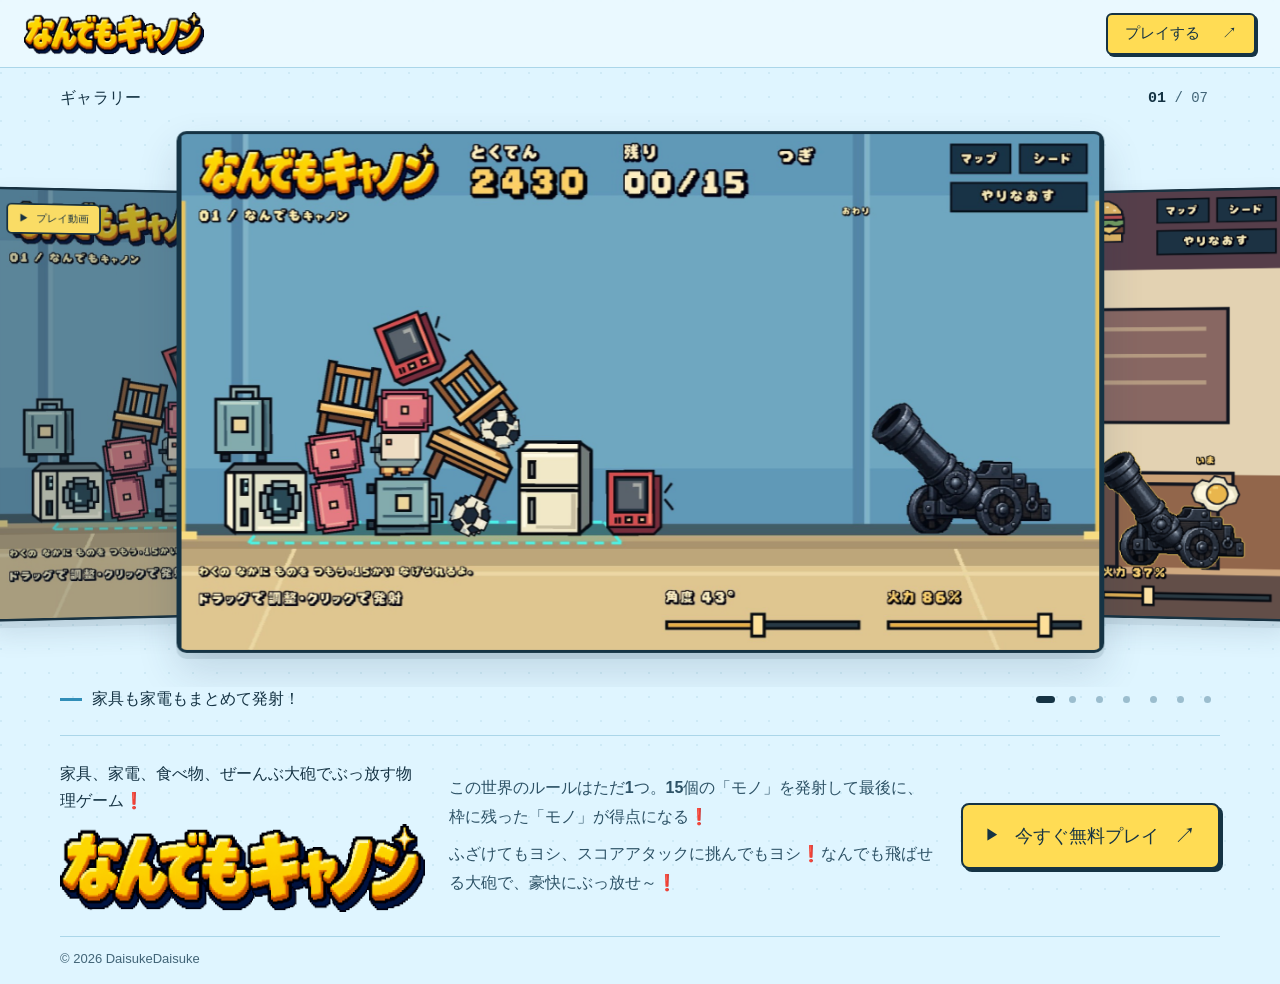
==== public/nandemo-cannon/index.html @ 43664f87 "nanndemo" ====
<!doctype html>
<html lang="ja">
<head>
  <meta charset="utf-8">
  <meta name="viewport" content="width=device-width, initial-scale=1, viewport-fit=cover">
  <meta name="theme-color" content="#dff5ff">
  <title>なんでもキャノン｜家具も食べ物もぶっ放す物理ゲーム</title>
  <meta name="description" content="家具、家電、食べ物、ぜーんぶ大砲でぶっ放す物理ゲーム『なんでもキャノン』！15個のモノを発射して、最後に枠に残ったモノが得点に。ふざけてもヨシ、スコアアタックに挑んでもヨシ！ブラウザで今すぐプレイ。">
  <meta name="keywords" content="なんでもキャノン,物理ゲーム,ブラウザゲーム,無料ゲーム,大砲,物理演算,スコアアタック,家具,家電,食べ物,Qiita,クソアプリ">
  <meta name="author" content="RabbitDaisuke">
  <link rel="canonical" href="https://rabbitdaisuke.github.io/blog/nandemo-cannon/">
  <meta property="og:type" content="website">
  <meta property="og:title" content="なんでもキャノン｜家具も食べ物もぶっ放す物理ゲーム">
  <meta property="og:description" content="15個の「モノ」を発射して、最後に枠に残った「モノ」が得点になる！ふざけてもヨシ、スコアアタックに挑んでもヨシ。なんでも飛ばせる大砲で、豪快にぶっ放せ～！">
  <meta property="og:url" content="https://rabbitdaisuke.github.io/blog/nandemo-cannon/">
  <meta property="og:site_name" content="なんでもキャノン">
  <meta property="og:locale" content="ja_JP">
  <meta property="og:image" content="https://rabbitdaisuke.github.io/blog/nandemo-cannon/assets/nandemo-cannon-2430.jpg">
  <meta property="og:image:width" content="2048">
  <meta property="og:image:height" content="1152">
  <meta property="og:image:alt" content="なんでもキャノンで家具や家電を大砲で飛ばして積み上げたゲーム画面">
  <meta name="twitter:card" content="summary_large_image">
  <meta name="twitter:title" content="なんでもキャノン｜家具も食べ物もぶっ放す物理ゲーム">
  <meta name="twitter:description" content="家具、家電、食べ物、ぜーんぶ大砲でぶっ放す物理ゲーム！15個のモノで豪快にスコアアタック。">
  <meta name="twitter:image" content="https://rabbitdaisuke.github.io/blog/nandemo-cannon/assets/nandemo-cannon-2430.jpg">
  <meta name="twitter:image:alt" content="なんでもキャノンのゲーム画面">
  <link rel="preload" as="image" href="./assets/nandemo-cannon-2430.jpg" fetchpriority="high">
  <link rel="stylesheet" href="./style.css">
  <script async src="https://www.googletagmanager.com/gtag/js?id=G-KKJKD565PM"></script>
  <script>
    window.dataLayer = window.dataLayer || [];
    function gtag(){dataLayer.push(arguments);}
    gtag('js', new Date());
    gtag('config', 'G-KKJKD565PM');
  </script>
  <script type="application/ld+json">
    {"@context":"https://schema.org","@type":"VideoGame","name":"なんでもキャノン","url":"https://rabbitdaisuke.github.io/nandemo-cannon/","mainEntityOfPage":"https://rabbitdaisuke.github.io/blog/nandemo-cannon/","description":"家具、家電、食べ物を大砲で発射し、最後に枠に残ったモノで得点を競う物理ゲーム。","image":"https://rabbitdaisuke.github.io/blog/nandemo-cannon/assets/nandemo-cannon-2430.jpg","inLanguage":"ja","genre":["物理ゲーム","スコアアタック"],"gamePlatform":"Web browser","author":{"@type":"Person","name":"RabbitDaisuke"}}
  </script>
  <script defer src="./vendor/dragscroll.js"></script>
  <script defer src="./gallery.js"></script>
</head>
<body>
  <a class="skip-link" href="#main">本文へ移動</a>
  <header class="site-header">
    <a class="brand" href="./" aria-label="なんでもキャノン トップ"><img src="./assets/logo.webp" width="768" height="184" alt="なんでもキャノン"></a>
    <nav aria-label="メインナビゲーション">
      <a class="play-button header-play" href="https://rabbitdaisuke.github.io/nandemo-cannon/">プレイする<span aria-hidden="true">↗</span></a>
    </nav>
  </header>
  <main id="main">
    <div class="showcase">
    <section class="gallery-section" id="gallery" aria-label="ゲーム画像とプレイ動画">
      <div class="gallery-toolbar">
        <h2 class="media-heading">ギャラリー</h2>
        <div class="gallery-arrows">
          <span class="gallery-counter" aria-hidden="true"><b id="slide-number">01</b><span> / 07</span></span>
        </div>
      </div>
      <div class="gallery-stage">
        <div class="gallery-scroller dragscroll" id="gallery-scroller" tabindex="0" role="region" aria-roledescription="カルーセル" aria-label="画像と動画のギャラリー">
          <div class="gallery-track">
            <div class="gallery-deck">
              <article class="gallery-card is-active" data-index="0" aria-roledescription="スライド" aria-label="1 / 7：家具も家電もまとめて発射！">
                <img src="./assets/nandemo-cannon-2430.jpg" width="2048" height="1152" alt="大砲で飛ばした冷蔵庫や洗濯機、テレビが枠の中に積み上がり2430点を獲得した画面" fetchpriority="high" draggable="false">
              </article>
              <article class="gallery-card" data-index="1" aria-roledescription="スライド" aria-label="2 / 7：食べ物だって、ぶっ放す。" aria-hidden="true">
                <picture><source srcset="./assets/restaurant.webp" type="image/webp"><img src="./assets/restaurant.png" width="2047" height="1157" alt="レストランの皿にハンバーガーや目玉焼き、食べ物を大砲で飛ばす画面" draggable="false"></picture>
              </article>
              <article class="gallery-card" data-index="2" aria-roledescription="スライド" aria-label="3 / 7：火山でもスコアアタック！" aria-hidden="true">
                <img src="./assets/nandemo-cannon-780.jpg" width="1278" height="718" alt="火山のステージで冷蔵庫や水の入った物を発射して積み上げた画面" draggable="false">
              </article>
              <article class="gallery-card" data-index="3" aria-roledescription="スライド" aria-label="4 / 7：次は何が飛び出す？" aria-hidden="true">
                <img src="./assets/nandemo-cannon-1830.jpg" width="2048" height="1152" alt="ランダム実験室のステージで本、サボテン、時計などを台に積み上げた画面" draggable="false">
              </article>
              <article class="gallery-card" data-index="4" aria-roledescription="スライド" aria-label="5 / 7：いろんな場所で、豪快に。" aria-hidden="true">
                <picture><source srcset="./assets/stages.webp" type="image/webp"><img src="./assets/stages.png" width="2048" height="1024" alt="地下室、月のクレーター、火山、海賊船、忍者屋敷などのステージ選択画面" draggable="false"></picture>
              </article>
              <article class="gallery-card" data-index="5" aria-roledescription="スライド" aria-label="6 / 7：ぜーんぶ、大砲の弾になる。" aria-hidden="true">
                <picture><source srcset="./assets/items.webp" type="image/webp"><img src="./assets/items.png" width="1167" height="594" alt="花火、たこ焼き、かき氷、カヌレ、うさぎのぬいぐるみなど、投げられるモノの一覧画面" draggable="false"></picture>
              </article>
              <article class="gallery-card video-card" data-index="6" aria-roledescription="スライド" aria-label="7 / 7：YouTube プレイ動画" aria-hidden="true">
                <div class="video-poster"><img src="./assets/nandemo-cannon-2430.jpg" width="2048" height="1152" alt="なんでもキャノンのプレイ動画" draggable="false"><span class="video-badge"><span aria-hidden="true">▶</span> プレイ動画</span></div>
                <iframe id="youtube-player" width="560" height="315" data-src="https://www.youtube.com/embed/U0b1kMr31kg?si=wNtDdu20sUxlGYcE&amp;controls=0&amp;enablejsapi=1&amp;playsinline=1&amp;rel=0" title="なんでもキャノン YouTubeプレイ動画" allow="accelerometer; autoplay; clipboard-write; encrypted-media; gyroscope; picture-in-picture; web-share" referrerpolicy="strict-origin-when-cross-origin" allowfullscreen tabindex="-1"></iframe>
              </article>
            </div>
          </div>
        </div>
      </div>
      <div class="gallery-bottom">
        <div class="gallery-caption"><span class="caption-line" aria-hidden="true"></span><p id="gallery-caption">家具も家電もまとめて発射！</p></div>
        <div class="gallery-dots" role="group" aria-label="スライドを選ぶ"></div>
      </div>
      <p class="sr-only" id="gallery-status" role="status" aria-live="polite" aria-atomic="true">1 / 7：家具も家電もまとめて発射！</p>
    </section>
    </div>
    <section class="intro" aria-labelledby="game-title">
      <div class="intro-title">
        <p class="catch">家具、家電、食べ物、ぜーんぶ大砲でぶっ放す物理ゲーム❗</p>
        <h1 id="game-title"><img src="./assets/logo.webp" width="768" height="184" alt="『なんでもキャノン』❗"></h1>
      </div>
      <div class="intro-description">
        <p>この世界のルールはただ1つ。15個の「モノ」を発射して最後に、枠に残った「モノ」が得点になる❗</p>
        <p>ふざけてもヨシ、スコアアタックに挑んでもヨシ❗なんでも飛ばせる大砲で、豪快にぶっ放せ～❗</p>
      </div>
      <a class="play-button main-play" href="https://rabbitdaisuke.github.io/nandemo-cannon/"><span class="play-icon" aria-hidden="true">▶</span><span>今すぐ無料プレイ</span><span class="play-arrow" aria-hidden="true">↗</span></a>
    </section>
  </main>
  <footer class="site-footer"><span>© 2026 DaisukeDaisuke</span></footer>
  <noscript><p class="noscript-note">ギャラリー操作にはJavaScriptが必要です。<a href="https://www.youtube.com/watch?v=U0b1kMr31kg">プレイ動画をYouTubeで見る</a> ／ <a href="https://rabbitdaisuke.github.io/nandemo-cannon/">ゲームをプレイする</a></p></noscript>
</body>
</html>
---- public/nandemo-cannon/style.css ----
:root {
  color-scheme: light;
  --sky: #dff5ff;
  --ink: #153344;
  --muted: #416477;
  --line: #abd6e9;
  --yellow: #ffdc54;
  font-family: "Hiragino Kaku Gothic ProN", "Yu Gothic", Meiryo, sans-serif;
  font-synthesis: none;
}
* { box-sizing: border-box; }
html { scroll-behavior: smooth; scroll-padding-top: 80px; }
body { margin: 0; color: var(--ink); background: var(--sky); -webkit-font-smoothing: antialiased; }
body::before { content: ""; position: fixed; z-index: -1; inset: 0; pointer-events: none; background: radial-gradient(circle at 1px 1px, #badfeb 1px, transparent 1.5px) 0 0 / 24px 24px; opacity: .45; }
a { color: inherit; }
button { font: inherit; color: inherit; }
button, a { -webkit-tap-highlight-color: transparent; }
button, .play-button { touch-action: manipulation; }
button:focus-visible, a:focus-visible, [tabindex="0"]:focus-visible { outline: 3px solid #087ab8; outline-offset: 5px; }
.sr-only, .skip-link:not(:focus) { position: absolute; width: 1px; height: 1px; padding: 0; margin: -1px; overflow: hidden; clip-path: inset(50%); white-space: nowrap; }
.skip-link:focus { position: fixed; top: 12px; left: 12px; z-index: 100; padding: 12px 18px; background: white; }
.site-header { position: sticky; top: 0; z-index: 80; min-height: 68px; padding: 10px max(24px, calc((100% - 1240px) / 2)); display: flex; align-items: center; justify-content: space-between; gap: 20px; border-bottom: 1px solid var(--line); background: #eaf9fff2; backdrop-filter: blur(12px); }
.brand { font-size: 21px; font-weight: 900; text-decoration: none; letter-spacing: -.07em; white-space: nowrap; }
.brand img { display: block; width: 180px; height: auto; }
.site-header nav { display: flex; align-items: center; gap: 24px; }
.header-link { font-size: 13px; font-weight: 800; text-decoration: none; }
.header-link:hover { text-decoration: underline; text-underline-offset: 5px; }
.play-button { display: inline-flex; align-items: center; justify-content: center; gap: 18px; min-height: 48px; padding: 10px 24px; border: 2px solid var(--ink); border-radius: 8px; background: var(--yellow); text-decoration: none; font-weight: 900; box-shadow: 3px 3px 0 var(--ink); transition: transform .16s, box-shadow .16s, background .16s; }
.play-button:hover { transform: translate(2px, 2px); box-shadow: 1px 1px 0 var(--ink); background: #ffe882; }
.header-play { min-height: 42px; font-size: 15px; padding: 8px 17px; gap: 22px; border-radius: 6px; box-shadow: 2px 2px 0 var(--ink); }
main { width: min(1320px, 100%); margin-inline: auto; }
.showcase { width: 100%; margin: 20px auto 0; }
.gallery-section { --card-width: min(86cqw, 1024px, calc(58svh * 16 / 9)); min-width: 0; container-type: inline-size; }
.gallery-toolbar { width: min(1160px, calc(100% - 64px)); margin: 0 auto 4px; display: flex; align-items: center; justify-content: space-between; gap: 18px; }
.media-heading { margin: 0; font-size: 16px; font-weight: 800; letter-spacing: .02em; }
.media-heading > span { margin-right: 5px; font-size: 10px; }
.gallery-arrows { display: flex; align-items: center; gap: 9px; }
.gallery-counter { margin-right: 12px; font: 14px/1.2 ui-monospace, monospace; white-space: nowrap; }
.gallery-counter b { font-size: 15px; }
.gallery-counter > span { color: var(--muted); }
.gallery-stage { position: relative; height: calc(var(--card-width) * .5625 + 52px); overflow: hidden; }
.gallery-scroller { width: 100%; height: 100%; overflow-x: auto; overflow-y: hidden; scrollbar-width: none; cursor: grab; overscroll-behavior-x: contain; user-select: none; -webkit-user-select: none; overflow-anchor: none; }
.gallery-scroller::-webkit-scrollbar { display: none; }
.gallery-scroller.is-dragging { cursor: grabbing; }
.gallery-track { position: relative; width: 100%; height: 100%; }
.gallery-deck { position: sticky; left: 0; width: 100%; height: 100%; perspective: 1400px; }
.gallery-card { position: absolute; top: 18px; left: 50%; width: var(--card-width); aspect-ratio: 16 / 9; margin: 0; overflow: hidden; border: 3px solid var(--ink); border-radius: 10px; background: #173344; box-shadow: 0 8px 0 #15334412, 0 16px 32px #173b551f; transform-origin: center; transform: translateX(-50%); will-change: transform; cursor: pointer; backface-visibility: hidden; }
.gallery-card:not(.is-active) { filter: saturate(.87); }
.gallery-card.is-active { cursor: grab; box-shadow: 0 6px 0 #1533441c, 0 18px 40px #173b5529; }
.gallery-card img, .gallery-card picture, .video-poster { display: block; width: 100%; height: 100%; }
.gallery-card img { object-fit: contain; pointer-events: none; }
.video-poster { position: absolute; inset: 0; }
.video-poster::after { content: ""; position: absolute; inset: 0; background: #10293942; }
.video-badge { position: absolute; z-index: 1; top: 16px; left: 16px; display: flex; align-items: center; gap: 8px; padding: 8px 12px; border: 2px solid var(--ink); border-radius: 6px; background: var(--yellow); color: var(--ink); font-size: 12px; font-weight: 900; white-space: nowrap; }
.video-card iframe { display: none; position: absolute; inset: 0; width: 100%; height: 100%; border: 0; background: #102939; }
.video-card.has-video.is-active iframe { display: block; }
.video-card.has-video.is-active .video-poster { visibility: hidden; }
.gallery-bottom { display: flex; align-items: center; justify-content: space-between; flex-wrap: wrap; gap: 12px 20px; width: min(1160px, calc(100% - 64px)); min-height: 28px; margin: -2px auto 0; }
.gallery-caption { display: flex; align-items: center; gap: 10px; min-width: 0; }
.caption-line { width: 22px; height: 3px; flex-shrink: 0; background: #318eb8; }
.gallery-caption p { margin: 0; font-size: 16px; font-weight: 800; }
.gallery-dots { display: flex; align-items: center; gap: 1px; }
.gallery-dot { position: relative; width: 26px; height: 28px; padding: 0; border: 0; background: none; cursor: pointer; }
.gallery-dot::after { content: ""; position: absolute; top: 11px; left: 10px; width: 7px; height: 7px; border-radius: 50%; background: #9bbdce; transition: width .2s, background .2s, left .2s; }
.gallery-dot[aria-pressed="true"]::after { width: 19px; left: 4px; background: var(--ink); border-radius: 4px; }
.intro { display: grid; grid-template-columns: minmax(0, 1.12fr) minmax(0, 1.5fr) auto; align-items: center; gap: 24px; width: min(1160px, calc(100% - 64px)); margin: 22px auto 24px; padding-top: 24px; border-top: 1px solid var(--line); }
.catch { margin: 0 0 10px; font-size: 16px; font-weight: 800; line-height: 1.7; }
h1 { margin: 0; font-size: clamp(23px, 2.35vw, 32px); font-weight: 900; letter-spacing: -.075em; line-height: 1.5; }
h1 img { display: block; width: min(100%, 390px); height: auto; }
.intro-description { color: #2d5266; font-size: 16px; font-weight: 600; line-height: 1.8; }
.intro-description p { margin: 0; }
.intro-description p + p { margin-top: 8px; }
.main-play { min-width: 190px; min-height: 66px; gap: 15px; font-size: 18px; padding-inline: 22px; }
.play-icon { font-size: 15px; }
.play-arrow { font-size: 22px; }
.site-footer { display: flex; align-items: center; justify-content: space-between; gap: 16px; width: min(1160px, calc(100% - 64px)); margin: 0 auto; padding: 14px 0 18px; border-top: 1px solid var(--line); color: var(--muted); font-size: 13px; }
.noscript-note { padding: 12px 24px; font-size: 13px; }
@media (min-width: 1800px) { .intro { margin-top: 30px; } }
@media (max-width: 1100px) {
  .intro { grid-template-columns: minmax(0, 1fr) auto; gap: 16px 28px; }
  .intro-description { grid-column: 1; grid-row: 2; }
  .main-play { grid-column: 2; grid-row: 1 / 3; }
  .catch { margin-bottom: 5px; }
  h1 { font-size: 31px; }
}
@media (max-width: 640px) {
  html { scroll-padding-top: 72px; }
  .site-header { min-height: 60px; padding: 10px 16px; gap: 10px; }
  .brand { font-size: 17px; }
  .brand img { width: 158px; }
  .site-header nav { gap: 12px; }
  .header-link { display: none; }
  .header-play { min-height: 38px; padding: 7px 12px; gap: 12px; font-size: 14px; }
  .showcase { margin-top: 16px; }
  .gallery-section { --card-width: 90cqw; }
  .gallery-toolbar { width: calc(100% - 32px); gap: 8px; }
  .gallery-counter { display: none; }
  .gallery-arrows { gap: 6px; }
  .gallery-stage { height: calc(var(--card-width) * .5625 + 48px); }
  .gallery-card { top: 14px; border-width: 2px; border-radius: 7px; }
  .gallery-bottom { width: calc(100% - 32px); gap: 3px; justify-content: center; }
  .gallery-caption { width: 100%; justify-content: center; gap: 8px; }
  .gallery-caption p { font-size: 14px; }
  .caption-line { width: 14px; height: 2px; }
  .gallery-dot { width: 27px; }
  .intro { display: flex; flex-direction: column; align-items: stretch; width: calc(100% - 40px); gap: 14px; margin-block: 14px 22px; padding-top: 19px; }
  .catch { margin-bottom: 7px; font-size: 16px; }
  h1 { font-size: clamp(24px, 6.8vw, 34px); }
  .intro-description { font-size: 16px; line-height: 1.8; }
  .intro-description p + p { margin-top: 7px; }
  .main-play { align-self: stretch; min-height: 58px; margin: 1px 3px 0 0; font-size: 17px; }
  .main-play .play-arrow { margin-left: auto; }
  .main-play .play-icon { margin-right: auto; }
  .site-footer { width: calc(100% - 40px); padding-block: 14px; font-size: 13px; }
  .video-badge { top: 10px; left: 8px; padding: 6px; font-size: 10px; }
}
@media (max-width: 359px) {
  .brand { font-size: 15px; }
  .brand img { width: 140px; }
}
@media (prefers-reduced-motion: reduce) {
  html { scroll-behavior: auto; }
  *, *::before, *::after { transition: none !important; }
}
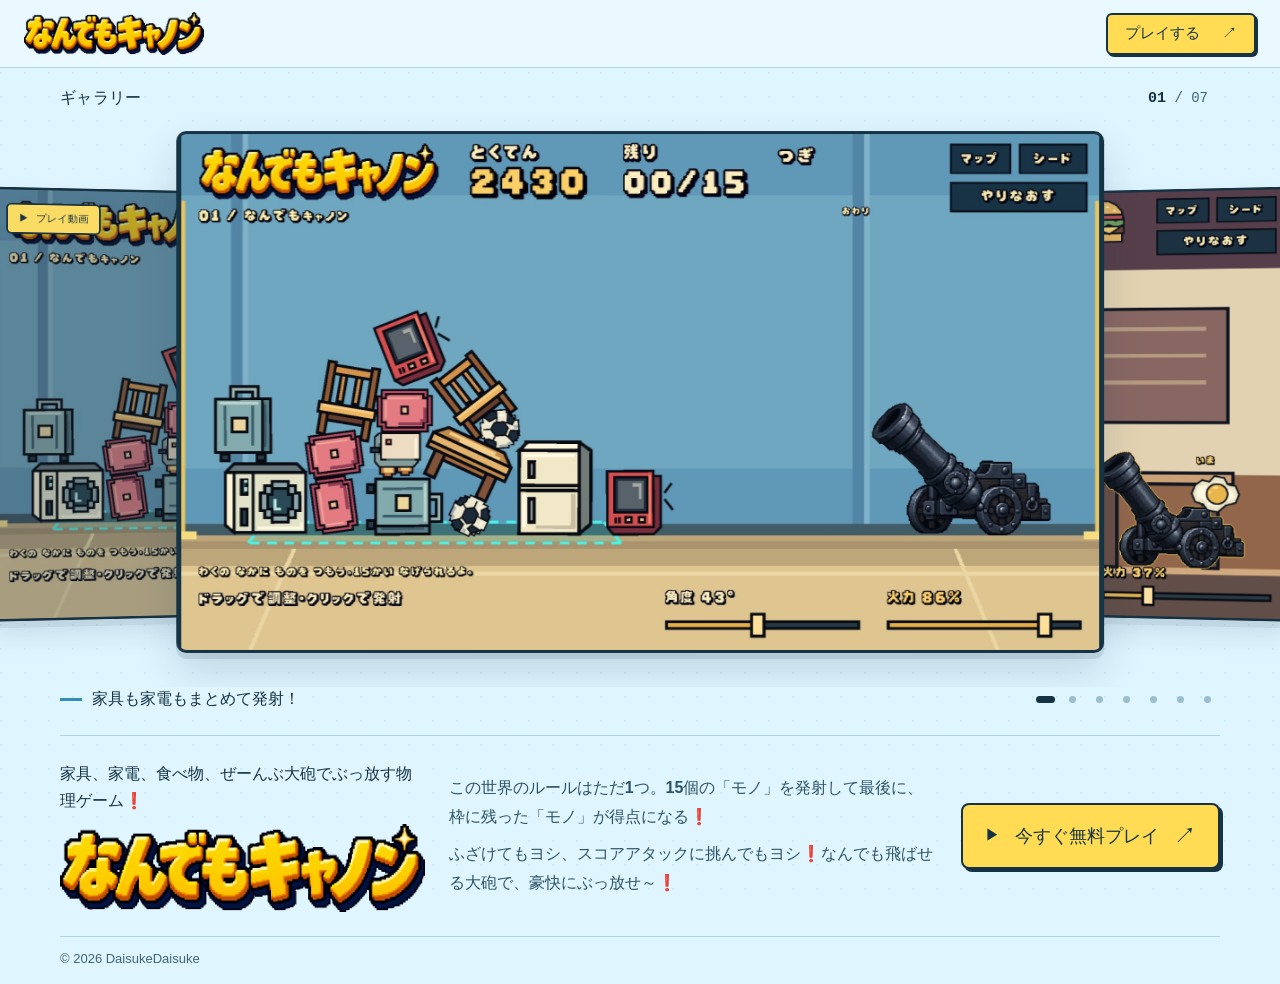
==== commit f9e64b2d: "upd" ====
--- a/public/nandemo-cannon/index.html
+++ b/public/nandemo-cannon/index.html
@@ -26,6 +26,7 @@
   <meta name="twitter:image:alt" content="なんでもキャノンのゲーム画面">
   <link rel="preload" as="image" href="./assets/nandemo-cannon-2430.jpg" fetchpriority="high">
   <link rel="stylesheet" href="./style.css">
+  <link rel="icon" href="./assets/refrigerator.svg">
   <script async src="https://www.googletagmanager.com/gtag/js?id=G-KKJKD565PM"></script>
   <script>
     window.dataLayer = window.dataLayer || [];
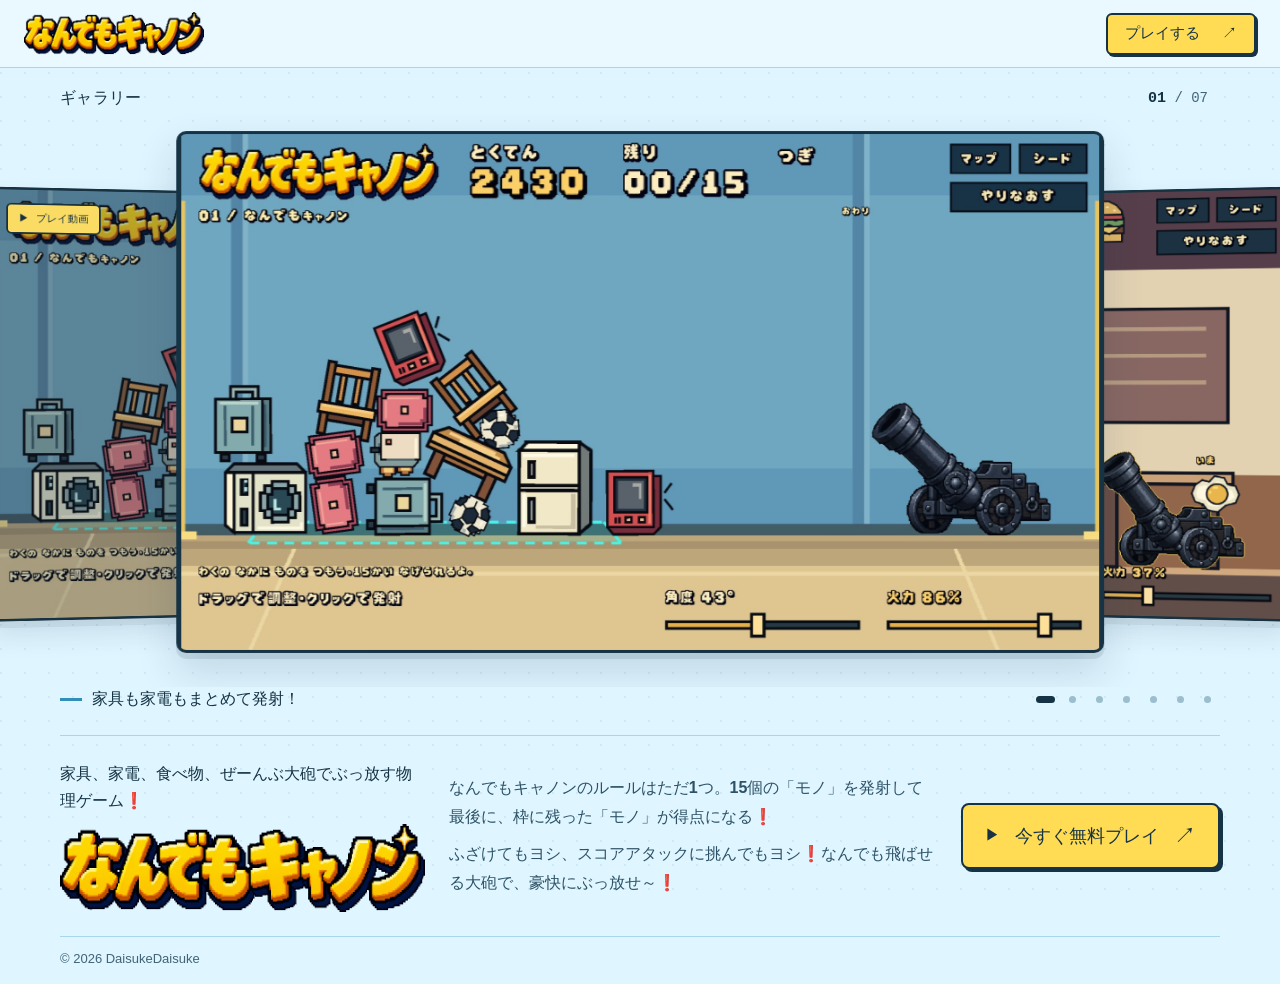
==== commit 6563c482: "nanndemo" ====
--- a/public/nandemo-cannon/index.html
+++ b/public/nandemo-cannon/index.html
@@ -100,7 +100,7 @@
         <h1 id="game-title"><img src="./assets/logo.webp" width="768" height="184" alt="『なんでもキャノン』❗"></h1>
       </div>
       <div class="intro-description">
-        <p>この世界のルールはただ1つ。15個の「モノ」を発射して最後に、枠に残った「モノ」が得点になる❗</p>
+        <p>なんでもキャノンのルールはただ1つ。15個の「モノ」を発射して最後に、枠に残った「モノ」が得点になる❗</p>
         <p>ふざけてもヨシ、スコアアタックに挑んでもヨシ❗なんでも飛ばせる大砲で、豪快にぶっ放せ～❗</p>
       </div>
       <a class="play-button main-play" href="https://rabbitdaisuke.github.io/nandemo-cannon/"><span class="play-icon" aria-hidden="true">▶</span><span>今すぐ無料プレイ</span><span class="play-arrow" aria-hidden="true">↗</span></a>
